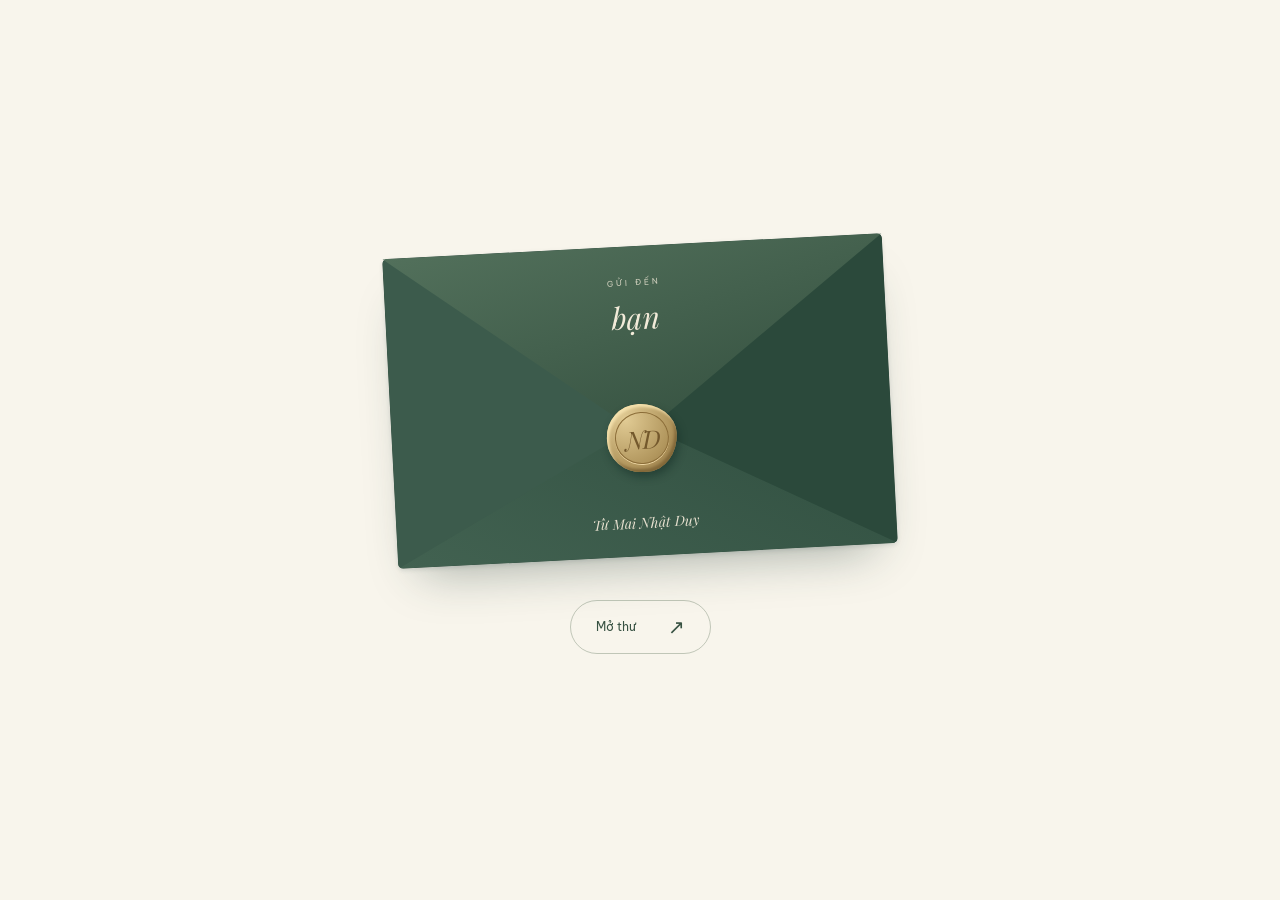
==== index.html @ f9bfc18a "Enhance invitation experience with new styles and browser tests - Refactored CSS for the invitation " ====
<!doctype html>
<html lang="vi">
<head>
  <meta charset="utf-8">
  <meta name="viewport" content="width=device-width, initial-scale=1">
  <meta name="theme-color" content="#f8f5ec">
  <script>document.documentElement.classList.add("invitation-js");</script>
  <link rel="preload" as="image" href="assets/os-x-mountain-lion-3840x2160-24072.jpg">
  <meta name="description" content="Một lời mời chân thành đến lễ tốt nghiệp của Mai Nhật Duy — Đại học Tôn Đức Thắng, 17.10.2026.">
  <title>Lời mời tốt nghiệp · Mai Nhật Duy</title>
  <link rel="icon" href="assets/favicon.svg" type="image/svg+xml">
  <link rel="stylesheet" href="styles.css?v=sky-letter-1">
  <script src="config.js" defer></script>
  <script src="guest-copy.js" defer></script>
  <script src="app.js?v=sky-letter-1" defer></script>
  <script src="photo-core.js" defer></script>
  <script src="photo-submit.js?v=20261010-private-guests" defer></script>
</head>
<body class="invitation-page" data-state="closed">
  <div class="sky-background" aria-hidden="true"></div>
  <section class="letter-gate" id="letter-gate" aria-label="Phong thư mời tốt nghiệp">
    <div class="envelope-stage">
      <div class="sealed-envelope">
        <div class="envelope-lining" aria-hidden="true"></div>
        <div class="envelope-pocket" aria-hidden="true"></div>
        <div class="envelope-flap" aria-hidden="true"></div>
        <div class="envelope-address"><span>GỬI ĐẾN</span><strong data-guest>bạn</strong></div>
        <div class="envelope-seal" aria-hidden="true"><span data-initials>ND</span></div>
        <div class="envelope-from">Từ <span data-graduate>Mai Nhật Duy</span></div>
      </div>
      <button class="open-letter-button" id="letter-open" type="button" aria-expanded="false" aria-controls="invitation-content">Mở thư <span aria-hidden="true">↗</span></button>
    </div>
  </section>
  <div id="invitation-content">
  <a class="skip-link" href="#invitation">Đến nội dung lời mời</a>
  <main>
    <section class="sky-hero" aria-labelledby="hero-title">
      <header class="sky-header">
        <a class="sky-brand" href="#invitation" aria-label="Đọc lời mời của Mai Nhật Duy">MAI NHẬT DUY</a>
        <nav class="sky-nav" aria-label="Các phần của thiệp">
          <a href="#invitation"><span>01</span> Lời mời</a>
          <a href="#details"><span>02</span> Cuộc hẹn</a>
          <a href="#arrival"><span>03</span> Đường đến</a>
          <a href="#photo-ideas"><span>04</span> Kiểu chụp</a>
        </nav>
        <span class="sky-edition">CLASS OF <span id="hero-year">2026</span></span>
      </header>
      <div class="sky-hero-copy">
        <p class="eyebrow">MỘT HÀNH TRÌNH · NGÀN KỶ NIỆM</p>
        <h1 id="hero-title" tabindex="-1"><em>Một ngày</em><br>đáng nhớ<span class="hero-period">.</span></h1>
        <p class="hero-dedication">Cùng <span data-graduate>Mai Nhật Duy</span><br>giữ lại một khoảnh khắc thanh xuân.</p>
      </div>
      <div class="sky-hero-bottom"><span id="hero-date">17.10.2026</span><a href="#invitation">MỘT LỜI MỜI DÀNH RIÊNG CHO BẠN <span aria-hidden="true">↓</span></a><span data-university>Đại học Tôn Đức Thắng</span></div>
    </section>
    <section class="personal-section" id="invitation" aria-labelledby="letter-title">
      <div class="section-label"><span>01 / LỜI MỜI</span><span aria-hidden="true">✳</span></div>
      <article class="glass-letter reveal">
        <div class="letter-overline"><span>THƯ MỜI TỐT NGHIỆP</span><span aria-hidden="true">♡</span></div>
        <div class="letter-heading"><h2 id="letter-title">Gửi <em data-guest>bạn</em>,</h2></div>
        <div class="letter-body"><p class="letter-lead">Mình sắp tốt nghiệp rồi!</p><p id="personal-message">Mình mời bạn đến chung vui và chụp vài tấm ảnh kỷ niệm trong ngày tốt nghiệp.</p><p id="letter-closing">Nếu đến được, bạn nhắn mình biết nhé!</p><div class="signature"><span>Thân mến,</span><strong data-graduate>Mai Nhật Duy</strong></div></div>
        <p class="letter-signoff" id="letter-signoff">Hẹn gặp bạn ở ngày vui ♡</p>
      </article>
      <a class="section-next" href="#details">CUỘC HẸN CỦA CHÚNG MÌNH <span aria-hidden="true">↓</span></a>
    </section>
    <section class="details-section" id="details" aria-labelledby="details-title">
      <div class="section-top reveal"><div><p class="eyebrow">02 / CUỘC HẸN</p><h2 id="details-title">Hẹn nhau ngày ấy.</h2></div></div>
      <div class="event-grid reveal">
        <div class="date-card"><span class="eyebrow" id="event-month">THÁNG 10 · 2026</span><span class="event-day" id="event-day">17</span><span id="event-weekday">Thứ Bảy</span><span class="date-card-rule"></span><span id="event-time">10:30 sáng</span><span class="timezone">Giờ Việt Nam (GMT+7)</span></div>
        <div class="venue-card"><span class="eyebrow">LỄ TỐT NGHIỆP</span><h3 data-university>Đại học Tôn Đức Thắng</h3><p id="event-venue"></p><p class="venue-address" id="event-address"></p><div class="event-actions"><a class="button primary" id="maps-link" target="_blank" rel="noopener noreferrer">Xem đường đi <span aria-hidden="true">↗</span></a></div></div>
      </div>
      <div class="venue-map reveal" id="venue-map" hidden>
        <iframe id="maps-frame" title="Google Maps — vị trí Đại học Tôn Đức Thắng" width="1060" height="340" loading="lazy" allowfullscreen referrerpolicy="no-referrer-when-downgrade"></iframe>
      </div>
      <div class="countdown-row reveal"><div class="countdown" aria-label="Thời gian còn lại đến lễ tốt nghiệp"><div><strong id="days">00</strong><span>NGÀY</span></div><b>:</b><div><strong id="hours">00</strong><span>GIỜ</span></div><b>:</b><div><strong id="minutes">00</strong><span>PHÚT</span></div><b>:</b><div><strong id="seconds">00</strong><span>GIÂY</span></div></div></div>
    </section>
    <section class="arrival-section" id="arrival" aria-labelledby="arrival-title">
      <div class="section-top reveal"><div><p class="eyebrow">03 / ĐƯỜNG ĐẾN</p><h2 id="arrival-title">Thông tin cần thiết</h2></div></div>
      <div class="arrival-grid reveal">
        <article class="arrival-card"><span class="arrival-number">01 / KHÁM PHÁ KHUÔN VIÊN</span><h3>Bản đồ trường</h3><p>Các khu vực đã được đánh dấu kèm tên trên bản đồ. Chạm vào ảnh để xem nét và dùng hai ngón tay phóng to trên điện thoại.</p>
          <a class="campus-image-link" id="campus-preview-link" href="assets/tdtu-campus-map.jpg" target="_blank" rel="noopener noreferrer" aria-label="Mở ảnh bản đồ TDTU độ phân giải cao"><img id="campus-preview" src="assets/tdtu-campus-map-preview.webp" alt="Sơ đồ toàn bộ khuôn viên Đại học Tôn Đức Thắng" width="1500" height="888" loading="lazy" decoding="async"><span class="campus-image-caption">Chạm để xem ảnh lớn ↗</span></a>
          <a class="arrival-source" id="campus-source" href="https://discovery.tdtu.edu.vn/" target="_blank" rel="noopener noreferrer">Nguồn: Trải nghiệm trực tuyến TDTU ↗</a>
        </article>
        <article class="arrival-card"><span class="arrival-number">02 / TRƯỚC KHI VÀO TRƯỜNG</span><h3>Gửi xe ở đâu?</h3><p>Xem video hướng dẫn chỗ gửi xe trước khi đến. Hẹn bạn ở trong khuôn viên trường!</p>
          <div class="parking-video" id="parking-video">
            <iframe id="parking-frame" src="https://www.facebook.com/plugins/video.php?href=https%3A%2F%2Fwww.facebook.com%2Fwatch%2F%3Fv%3D1314719846733240&amp;show_text=false&amp;width=420" title="Video Facebook hướng dẫn chỗ gửi xe" allow="autoplay; clipboard-write; encrypted-media; picture-in-picture; web-share; fullscreen" allowfullscreen loading="lazy" sandbox="allow-scripts allow-same-origin allow-popups allow-popups-to-escape-sandbox allow-presentation" referrerpolicy="strict-origin-when-cross-origin"></iframe>
          </div>
          <a class="arrival-source" id="parking-source" href="https://www.facebook.com/watch/?v=1314719846733240" target="_blank" rel="noopener noreferrer">Không xem được video? Mở trên Facebook ↗</a>
        </article>
      </div>
      <p class="arrival-intro reveal">Số điện thoại của Mai Duy: <a href="tel:0944043973"><strong>0944 043 973</strong></a></p>
    </section>
    <section class="memory-section reveal" id="memory" hidden><div class="portrait-frame"><img id="portrait" alt="Ảnh kỷ niệm của người tốt nghiệp" loading="lazy"></div><div><p class="eyebrow">MỘT THỜI ĐỂ NHỚ</p><h2>Những năm tháng<br><em>thật đẹp.</em></h2><p>Thanh xuân có những người bạn, những bài học, và cả những giấc mơ. Cảm ơn bạn đã cùng mình đi qua một phần hành trình này.</p></div></section>
    <section class="photo-section" id="photo-ideas" aria-labelledby="photo-title">
      <p class="eyebrow">04 / MỘT KIỂU CHỤP, MỘT KỶ NIỆM</p>
      <h2 id="photo-title">Bạn muốn chụp kiểu nào <em>cùng mình?</em></h2>
      <p id="photo-intro">Gửi một ảnh mẫu nhé. Đến buổi lễ, mình sẽ random từ ảnh mẫu và những ý tưởng các bạn gửi!</p>
      <form id="photo-form" class="photo-form">
        <label for="photo-file">Ảnh mẫu <span class="field-hint">JPEG, PNG hoặc WebP · tối đa 5 MB</span><input id="photo-file" name="file" type="file" accept="image/jpeg,image/png,image/webp" required></label>
        <div id="photo-preview-wrap" hidden><img id="photo-preview" class="photo-preview" alt="Ảnh mẫu bạn sắp gửi"><button id="photo-change" class="text-button" type="button">Đổi ảnh</button></div>
        <label for="photo-description">Mô tả kiểu chụp (tùy chọn)<textarea id="photo-description" name="description" maxlength="500" rows="3" placeholder="Ví dụ: Cùng tung mũ tốt nghiệp"></textarea></label>
        <p class="field-hint">Ảnh và lời nhắn được lưu riêng để Duy xem và random khi chụp cùng bạn.</p>
        <button id="photo-send" class="button primary" type="submit">Gửi kiểu chụp ↗</button>
        <p id="photo-status" role="status" aria-live="polite"></p>
      </form>
    </section>
    <section class="rsvp-section reveal" id="rsvp" aria-labelledby="rsvp-title"><span class="rsvp-star" aria-hidden="true">✦</span><h2 id="rsvp-title">Phải đến nhé</h2></section>
  </main>
  <footer><a class="brand" href="#"><span class="brand-mark" data-initials>ND</span><span data-graduate>Mai Nhật Duy</span></a><span>Khép lại một hành trình, giữ lại những yêu thương.</span><span>MADE WITH ♡ · 2026</span></footer>
  <button class="music-toggle" id="music-toggle" aria-label="Bật nhạc nền" aria-pressed="false" hidden>♫</button>
  </div>
  <div class="toast" id="toast" role="status"></div>
  <noscript><p class="noscript-note">Bật JavaScript để xem lời mời cá nhân hóa và đồng hồ đếm ngược. Buổi lễ: 10:30 ngày 17/10/2026, Đại học Tôn Đức Thắng.</p></noscript>
</body>
</html>
---- styles.css ----
@import url('https://fonts.googleapis.com/css2?family=Be+Vietnam+Pro:wght@400;500;600;700&family=DM+Sans:wght@400;500;600&family=Playfair+Display:ital,wght@0,400;0,500;0,600;1,400;1,500&display=swap');
:root{--cream:#f8f5ec;--paper:#fffdf7;--green:#263f35;--muted:#788075;--gold:#b89c62;--line:#deded1;--serif:'Playfair Display',Georgia,serif;--sans:'Be Vietnam Pro',Arial,sans-serif}*{box-sizing:border-box}html{scroll-behavior:smooth;scroll-padding-top:30px}body{margin:0;color:var(--green);background:var(--cream);font-family:var(--sans);font-size:14px;line-height:1.8}body::before{content:'';position:fixed;inset:0;pointer-events:none;opacity:.12;z-index:8;background-image:url("data:image/svg+xml,%3Csvg viewBox='0 0 180 180' xmlns='http://www.w3.org/2000/svg'%3E%3Cfilter id='n'%3E%3CfeTurbulence type='fractalNoise' baseFrequency='.85' numOctaves='3' stitchTiles='stitch'/%3E%3C/filter%3E%3Cpath fill='%23918c7c' opacity='.35' filter='url(%23n)' d='M0 0h180v180H0z'/%3E%3C/svg%3E")}a{color:inherit;text-decoration:none}button,input{font:inherit}button,a,input{-webkit-tap-highlight-color:transparent}button{cursor:pointer}button:focus-visible,a:focus-visible,input:focus-visible{outline:3px solid var(--gold);outline-offset:5px}[hidden]{display:none!important}.site-header,footer{max-width:1320px;margin:auto;padding:30px 64px;display:flex;align-items:center;justify-content:space-between}.site-header{border-bottom:1px solid var(--line)}.brand{display:flex;align-items:center;gap:14px;font-size:10px;letter-spacing:1.7px}.brand-mark{border:1px solid var(--green);width:39px;height:39px;border-radius:50%;display:grid;place-items:center;font-family:var(--serif);font-size:17px;letter-spacing:-1px}nav{display:flex;gap:35px;font-size:12px}nav a:last-child{border-bottom:1px solid var(--green)}nav span{margin-left:10px}.hero{position:relative;max-width:1320px;margin:auto;min-height:710px;padding:100px 64px 100px;display:grid;grid-template-columns:1.15fr 1fr;align-items:center;gap:20px}.eyebrow{font-size:10px;font-weight:500;letter-spacing:2.3px;margin:0 0 24px}.tiny-star{color:var(--gold);font-size:18px;vertical-align:middle;margin-right:8px}h1,h2,h3,p{margin-top:0}h1,h2,h3{font-family:var(--serif);font-weight:400}h1{font-size:clamp(42px,4.5vw,66px);line-height:1.2;letter-spacing:-2.5px;margin-bottom:25px}em{font-weight:400;color:var(--gold)}.hero-description{color:#72796e;font-size:12px;line-height:2.1;margin-bottom:24px}.guest-line{font-size:12px;margin-bottom:25px}.guest-line strong{font-weight:600;overflow-wrap:anywhere}.guest-line span{color:var(--gold);font-size:21px;margin-left:5px}.button{min-height:48px;display:inline-flex;align-items:center;justify-content:center;gap:28px;padding:13px 23px;border:1px solid transparent;font-size:11px;transition:transform .2s,background .2s,box-shadow .2s}.button:hover{transform:translateY(-3px);box-shadow:0 5px 15px #263f351a}.primary{background:var(--green);color:var(--cream)}.primary:hover{background:#375445}.button span{font-size:18px}.hero-date{display:flex;align-items:center;gap:13px;margin-top:41px;font-size:9px;letter-spacing:.7px;flex-wrap:wrap}.date-line{width:28px;height:1px;background:var(--gold)}.date-dot{color:var(--gold)}.hero-art{height:460px;position:relative;display:flex;justify-content:center;align-items:center;isolation:isolate}.orbit{position:absolute;width:390px;height:390px;border:1px solid #dedccc;border-radius:50%;z-index:-2}.orbit::after{content:'';position:absolute;inset:-20px;border:1px dashed #dedccc;border-radius:50%}.letter-paper{position:absolute;top:13px;width:280px;height:347px;padding:16px;background:var(--paper);transform:rotate(-8deg);box-shadow:0 8px 35px #263f3514;transition:transform .9s}.paper-border{height:100%;border:1px solid #d2c4a1;display:flex;flex-direction:column;align-items:center;padding:20px 8px}.paper-kicker{font-size:7px;letter-spacing:2px;color:var(--muted)}.cap{width:58px;margin-top:25px;color:var(--green)}.paper-title{font-family:var(--serif);font-size:34px;font-style:italic;margin-top:10px}.paper-name{font-family:var(--serif);font-size:19px;margin-top:8px}.paper-date{font-size:8px;letter-spacing:2px;margin-top:18px}.paper-flourish{font-size:23px;color:var(--gold)}.envelope{position:absolute;bottom:46px;background:#355144;width:348px;height:220px;border:0;border-radius:2px;box-shadow:4px 20px 36px #263f3526;transform:rotate(5deg);overflow:hidden;transition:transform .5s}.envelope::before,.envelope::after{content:'';position:absolute;inset:0;clip-path:polygon(0 0,50% 57%,0 100%);background:#3f5c4e}.envelope::after{clip-path:polygon(100% 0,50% 57%,100% 100%);background:#2c483c}.envelope-fold{position:absolute;inset:0;clip-path:polygon(0 100%,50% 40%,100% 100%);background:#385648;z-index:1}.seal{position:absolute;z-index:2;width:63px;height:63px;left:calc(50% - 31px);top:68px;border-radius:50%;display:grid;place-items:center;background:radial-gradient(ellipse at 30% 20%,#e0c994,#b69b63);border:5px double #bda16e;box-shadow:0 3px 7px #15281f66;font-family:var(--serif);font-size:23px;color:#6f5732;letter-spacing:-1px}.envelope-caption{position:absolute;z-index:3;bottom:25px;left:0;right:0;font-family:var(--serif);font-style:italic;font-size:14px;color:#dce3d8}.envelope:hover{transform:rotate(2deg) translateY(-6px)}.hero-art.opened .letter-paper{transform:rotate(-5deg) translateY(-23px)}.hero-art.opened .envelope{transform:rotate(3deg) translateY(12px)}.art-star{position:absolute;color:var(--gold);font-family:Georgia,serif}.star-one{left:0;top:80px;font-size:55px}.star-two{right:5px;bottom:70px;font-size:34px}.art-caption{position:absolute;bottom:0;font-family:var(--serif);font-style:italic;color:#90927d;font-size:15px;transform:rotate(-4deg)}.scroll-note{position:absolute;bottom:28px;left:64px;font-size:8px;letter-spacing:1.7px;display:flex;align-items:center;gap:20px;color:var(--muted)}.scroll-note span{font-size:21px}.invitation-section{max-width:1192px;margin:0 auto;padding:87px 65px 95px;border-top:1px solid var(--line);display:grid;grid-template-columns:1fr 1.3fr;gap:90px}.large-star{font-size:58px;color:var(--gold);display:block;line-height:1;margin:42px 0 24px}h2{font-size:43px;line-height:1.3;letter-spacing:-1.2px;margin-bottom:20px}.letter-heading h2{overflow-wrap:anywhere}.letter-body{padding-top:46px;max-width:500px;color:#697267;font-size:13px;line-height:2.2}.letter-lead{font-family:var(--serif);font-size:26px;color:var(--green);margin-bottom:19px}.signature{display:flex;flex-direction:column;margin-top:28px;gap:5px}.signature span:first-child{font-size:10px}.signature strong{font-family:var(--serif);font-style:italic;font-size:29px;font-weight:400;color:var(--green)}.signature-line{width:50px;height:1px;background:var(--gold);margin-top:4px}.details-section{background:#efeee3;padding:76px max(64px,calc((100vw - 1060px)/2)) 62px}.section-top{display:flex;align-items:flex-end;justify-content:space-between;margin-bottom:38px;gap:30px}.section-top h2{margin-bottom:0}.section-note{font-family:var(--serif);font-style:italic;font-size:15px;color:var(--muted);text-align:right}.event-grid{display:grid;grid-template-columns:260px 1fr;background:var(--cream);border:1px solid #d5d9cc}.date-card{padding:35px;text-align:center;display:flex;flex-direction:column;align-items:center;border-right:1px solid var(--line)}.date-card .eyebrow{margin:0;font-size:9px;letter-spacing:1.5px}.event-day{font-family:var(--serif);font-size:95px;line-height:1.3;letter-spacing:-6px}.date-card>span:not(.eyebrow):not(.event-day){font-size:12px}.date-card-rule{width:40px;height:1px;background:var(--gold);margin:18px}.date-card .timezone{font-size:9px!important;color:var(--muted);margin-top:8px}.venue-card{padding:38px 46px}.venue-card .eyebrow{margin-bottom:15px;color:var(--muted)}h3{font-size:31px;line-height:1.4;margin-bottom:12px}.venue-card>p{font-size:12px;margin-bottom:5px;color:#6a7367}.venue-address{font-size:11px!important}.event-actions{display:flex;align-items:center;gap:25px;margin-top:27px;flex-wrap:wrap}.text-button{background:transparent;border:0;border-bottom:1px solid #b9bcac;color:var(--green);font-size:11px;padding:8px 0}.text-button span{margin-left:14px}.venue-card .event-footnote{font-family:var(--serif);font-style:italic;font-size:12px;margin-top:22px;margin-bottom:0}.countdown-row{display:grid;place-items:center;width:100%;margin:38px auto 0}.countdown-row>p{font-family:var(--serif);font-style:italic;font-size:18px;line-height:1.6;margin:0;color:#78806f}.countdown{display:flex;justify-content:center;align-items:center;width:100%;margin-inline:auto;gap:27px}.countdown>div{text-align:center;min-width:55px}.countdown strong{display:block;font-family:var(--serif);font-size:41px;line-height:1.4;font-weight:400;font-variant-numeric:tabular-nums}.countdown span{font-size:8px;letter-spacing:1.5px;color:var(--muted)}.countdown b{font-family:var(--serif);font-size:24px;color:var(--gold);font-weight:400;margin-top:-16px}.memory-section{max-width:1060px;display:grid;grid-template-columns:1fr 1fr;align-items:center;gap:70px;padding:70px 0;margin:auto}.portrait-frame{padding:14px;background:var(--paper);border:1px solid var(--line);transform:rotate(-3deg)}.portrait-frame img{width:100%;max-height:450px;object-fit:cover;display:block}.memory-section p{color:var(--muted)}.rsvp-section{background:var(--green);color:var(--cream);text-align:center;padding:72px 24px 76px;position:relative;overflow:hidden}.rsvp-section::before,.rsvp-section::after{content:'';width:370px;height:370px;border:1px solid #f8f5ec13;border-radius:50%;position:absolute;left:-190px;top:40px;pointer-events:none}.rsvp-section::after{left:auto;right:-180px;top:-170px;width:450px;height:450px}.rsvp-star{font-size:29px;color:#d2b87c;display:block;margin-bottom:22px}.rsvp-section .eyebrow{color:#c3cbbd;font-size:9px}.rsvp-section h2{font-size:49px;margin-bottom:22px}.rsvp-section em{color:#d6bd88}.rsvp-section>p:not(.eyebrow){font-size:12px;color:#c0cabe;line-height:2}.cream{background:var(--cream);color:var(--green);margin:16px 0}.rsvp-section .rsvp-signoff{font-family:var(--serif);font-style:italic;font-size:20px!important;margin:27px 0 0;color:#d6bd88!important;overflow-wrap:anywhere}.share-section{max-width:1192px;margin:auto;display:grid;grid-template-columns:1fr 1fr;gap:30px;padding:55px 0;align-items:center}.share-section .eyebrow{font-size:8px;margin-bottom:10px}.share-section h3{font-size:23px;margin:0}.share-section form{display:flex;gap:10px}.share-section input{min-width:0;width:100%;border:1px solid var(--line);background:transparent;padding:12px 15px;font-size:11px;color:var(--green);border-radius:0}.share-section form .button{white-space:nowrap}.share-result{grid-column:1/-1}.share-result label{font-size:11px}.share-result>div{display:flex;gap:20px;margin-top:8px}.share-result button{white-space:nowrap}.share-result>span{font-size:11px;color:var(--muted)}footer{border-top:1px solid var(--line);padding-top:25px;padding-bottom:25px;gap:20px}footer>.brand{letter-spacing:0}footer>span{font-size:9px;color:var(--muted)}footer>span:last-child{letter-spacing:1px;font-size:8px}.music-toggle{position:fixed;right:22px;bottom:22px;z-index:10;width:45px;height:45px;border:1px solid var(--gold);border-radius:50%;background:var(--green);color:var(--cream);font-size:22px}.confetti-layer{position:fixed;inset:0;pointer-events:none;z-index:20;overflow:hidden}.confetti{position:absolute;top:-20px;width:7px;height:12px;animation:confetti-fall 3.5s ease-in forwards}@keyframes confetti-fall{to{transform:translate3d(var(--drift),110vh,0) rotate(650deg)}}.toast{position:fixed;bottom:25px;left:50%;transform:translate(-50%,20px);opacity:0;background:var(--green);color:var(--cream);padding:13px 22px;font-size:12px;z-index:30;transition:.3s;pointer-events:none}.toast.visible{opacity:1;transform:translate(-50%,0)}.js .reveal{opacity:0;transform:translateY(20px);transition:opacity .7s,transform .7s}.js .reveal.visible{opacity:1;transform:none}.sr-only{position:absolute;width:1px;height:1px;padding:0;margin:-1px;overflow:hidden;clip:rect(0,0,0,0);white-space:nowrap;border:0}.skip-link{position:fixed;top:-100px;left:15px;background:var(--green);color:white;padding:10px;z-index:50}.skip-link:focus{top:15px}.noscript-note{text-align:center;padding:16px}
@media(min-width:1440px){.hero{min-height:740px}.hero-art{transform:scale(1.06)}}
@media(max-width:1100px){.site-header,footer{padding-left:35px;padding-right:35px}.hero{padding:80px 35px 100px;min-height:670px}h1{font-size:48px}.hero-art{transform:scale(.88)}.invitation-section{margin:0 35px;padding:70px 25px;gap:50px}.details-section{padding:65px 60px}.share-section{margin:0 60px}.memory-section{padding:60px}.hero-date{font-size:8px;gap:8px}.scroll-note{left:35px}}
@media(max-width:760px){.site-header{padding:18px 22px}.brand{font-size:8px;gap:10px}.brand-mark{width:34px;height:34px;font-size:16px}nav{gap:18px;font-size:10px}nav a:first-child{display:none}.hero{padding:50px 24px 65px;display:flex;flex-direction:column;gap:25px;min-height:auto;align-items:stretch}.hero-copy{text-align:center}.hero .eyebrow{font-size:8px;letter-spacing:1.7px;margin-bottom:21px}h1{font-size:clamp(36px,7.3vw,52px);letter-spacing:-1.7px}.hero-description{font-size:11px}.guest-line{font-size:11px}.hero-date{justify-content:center;margin-top:26px;gap:10px;font-size:8px}.hero-art{transform:none;width:100%;max-width:390px;align-self:center;height:410px;margin-top:5px}.orbit{width:300px;height:300px}.letter-paper{width:245px;height:310px;top:5px}.paper-border{padding-top:15px}.paper-title{font-size:31px}.cap{margin-top:20px}.envelope{width:300px;height:190px;bottom:40px}.seal{top:54px;width:57px;height:57px;left:calc(50% - 28px)}.envelope-caption{bottom:20px;font-size:13px}.star-one{left:4px;top:75px;font-size:38px}.star-two{right:4px;bottom:75px;font-size:27px}.scroll-note{left:0;right:0;bottom:18px;justify-content:center;font-size:7px}.invitation-section{margin:0 24px;padding:50px 0 57px;display:block}.letter-heading .eyebrow{font-size:8px}.large-star{display:none}.letter-heading h2{font-size:35px;margin-bottom:20px}.letter-body{padding:0;font-size:12px}.letter-lead{font-size:24px}.signature strong{font-size:26px}.details-section{padding:48px 24px}.section-top{margin-bottom:25px}.section-top .eyebrow{font-size:8px;letter-spacing:1.3px;margin-bottom:17px}.section-top h2{font-size:32px}.section-note{display:none}.event-grid{grid-template-columns:1fr}.date-card{padding:24px;border-right:0;border-bottom:1px solid var(--line)}.event-day{font-size:75px;line-height:1.2}.date-card-rule{margin:12px}.venue-card{padding:28px 23px}.venue-card h3{font-size:27px}.event-actions{gap:20px}.event-actions .button{font-size:10px;padding:11px 18px;gap:18px}.event-actions .text-button{font-size:10px}.countdown-row{flex-direction:column;text-align:center;gap:20px;margin-top:30px}.countdown-row>p{font-size:16px}.countdown-row>p br{display:none}.countdown{gap:14px;width:100%;justify-content:center}.countdown>div{min-width:45px}.countdown strong{font-size:35px}.countdown span{font-size:7px}.countdown b{font-size:19px}.rsvp-section{padding:48px 24px 55px}.rsvp-section h2{font-size:38px}.share-section{margin:0;padding:35px 24px;grid-template-columns:1fr;gap:22px}.share-section h3{font-size:22px}.share-section input{font-size:10px}.share-section .button{padding:12px 15px;gap:15px}.memory-section{grid-template-columns:1fr;padding:45px 35px;gap:35px}footer{padding:25px 24px;flex-wrap:wrap}footer>.brand{width:100%}footer>span{font-size:8px}footer>span:last-child{font-size:7px}.toast{width:max-content;max-width:90vw;text-align:center}.desktop-break{display:none}}
@media(prefers-reduced-motion:reduce){html{scroll-behavior:auto}*,*::before,*::after{animation:none!important;transition:none!important}.js .reveal{opacity:1;transform:none}}
@media(max-width:360px){.hero-art{height:370px}.orbit{width:255px;height:255px}.orbit::after{inset:-8px}.envelope{width:260px;height:175px}.letter-paper{width:220px;height:290px}.paper-title{font-size:28px}.paper-name{font-size:17px}.art-caption{font-size:12px}.seal{top:47px}.star-one{font-size:27px}.star-two{font-size:22px}.hero-date{font-size:7px;gap:7px}.site-header .brand{font-size:7px;letter-spacing:1px}.countdown{gap:9px}.countdown>div{min-width:42px}}
.arrival-section{max-width:1060px;margin:auto;padding:72px 0}.arrival-intro{font-size:12px;color:var(--muted);margin:18px 0 0;max-width:470px}.arrival-grid{display:grid;grid-template-columns:1fr 1fr;gap:24px}.arrival-card{border:1px solid var(--line);padding:30px;background:var(--paper)}.arrival-number{font-size:9px;letter-spacing:1.7px;color:var(--muted)}.arrival-card h3{font-size:29px;margin:20px 0 12px}.arrival-card>p{font-size:12px;color:var(--muted);min-height:44px;margin-bottom:24px}.arrival-card .button{gap:22px}.arrival-source{display:block;font-size:9px;color:var(--muted);margin-top:17px;text-decoration:underline;text-underline-offset:3px}.parking-video{width:100%;max-width:420px;margin:24px auto 0;background:#efeee3}.parking-video iframe{display:block;width:100%;aspect-ratio:9/16;border:0}
@media(max-width:1100px){.arrival-section{padding:60px}}
@media(max-width:760px){.arrival-section{padding:45px 24px}.arrival-grid{grid-template-columns:1fr;gap:20px}.arrival-card{padding:24px}.arrival-card>p{min-height:0}.arrival-intro{font-size:11px}.arrival-source{font-size:9px}}

.campus-image-link{display:block;position:relative;margin-top:24px;background:#676b6d;overflow:hidden}.campus-image-link img{display:block;width:100%;height:auto;aspect-ratio:1500/888;object-fit:contain}.campus-image-caption{position:absolute;right:10px;bottom:10px;background:var(--paper);padding:5px 10px;color:var(--green);font-size:9px}.campus-image-link:hover .campus-image-caption{background:var(--green);color:var(--paper)}

.photo-section{max-width:1108px;margin:0 auto;padding:72px 24px;text-align:center}.photo-section>p:not(.eyebrow){max-width:620px;margin-right:auto;margin-left:auto;color:var(--muted);font-size:13px}.photo-form{max-width:620px;margin:28px auto 0;display:grid;gap:20px;text-align:left}.photo-form label{display:grid;gap:8px;font-size:13px}.photo-form input,.photo-form textarea{width:100%;min-width:0;padding:12px;border:1px solid var(--line);background:var(--paper);color:var(--green);font:inherit;border-radius:0}.photo-form textarea{resize:vertical}.field-hint{font-size:11px;color:var(--muted)}.photo-preview{display:block;width:100%;max-height:360px;object-fit:contain;background:var(--paper)}.photo-form .button{justify-self:start}.photo-form [role=status]{font-size:13px;overflow-wrap:anywhere}button:disabled{opacity:.55;cursor:wait}textarea:focus-visible{outline:3px solid var(--gold);outline-offset:5px}.random-main{max-width:1060px;margin:auto;padding:50px 24px}.random-actions{display:flex;gap:18px;align-items:center;flex-wrap:wrap;margin:25px 0}.random-result{border:1px solid var(--line);padding:24px;background:var(--paper)}.random-result img{display:block;width:100%;max-height:65vh;object-fit:contain;background:var(--cream)}.random-result h3{margin-top:20px;overflow-wrap:anywhere}.random-result p{white-space:pre-wrap;overflow-wrap:anywhere}.random-status{font-size:13px;white-space:pre-wrap}.random-result[aria-busy=true]{opacity:.6}@media(max-width:760px){.photo-section{padding:45px 24px}.photo-section h2{font-size:32px}.random-main h1{font-size:36px}.random-result{padding:14px}.photo-form input[type=file]{font-size:12px}}

.venue-map{margin-top:24px;border:1px solid var(--line);background:var(--paper)}.venue-map iframe{display:block;width:100%;height:340px;border:0}@media(max-width:760px){.venue-map iframe{height:300px}}

/* Invitation experience. Keep this theme scoped away from the admin page. */
.invitation-page {
  --sky-white: #f5f7fa;
  --sky-muted: #d5e0ec;
  --glass-line: #ffffff40;
  --glass-fill: #16334f9c;
  color: var(--sky-white);
  background: #183d60;
  font-size: 14px;
}
.invitation-page::before { display: none; }
.invitation-page em { color: inherit; }
.invitation-page :is(button, a, input, textarea):focus-visible { outline: 2px solid #fff; outline-offset: 5px; }
.invitation-js:not(.invitation-open), .invitation-js:not(.invitation-open) body { overflow: hidden; }
.sky-background {
  position: fixed; inset: 0; z-index: -1; pointer-events: none;
  background: linear-gradient(180deg, #0b29442e, #0b263c35 55%, #0b243c80), url('assets/os-x-mountain-lion-3840x2160-24072.jpg') center center / cover no-repeat, #183d60;
}
.invitation-js .sky-background { opacity: 0; transition: opacity 1.15s ease .45s; }
.invitation-js .invitation-page:not([data-state="closed"]) .sky-background { opacity: 1; }
.invitation-js .invitation-page[data-state="closed"] #invitation-content { display: none; }
.letter-gate { display: none; }
.invitation-js .letter-gate {
  position: fixed; inset: 0; z-index: 20; display: grid; place-items: center;
  padding: 24px; color: #263f35; isolation: isolate;
}
.letter-gate::before { content: ''; position: absolute; inset: 0; background: #f8f5ec; z-index: -1; transition: opacity 1.05s ease .5s; }
.envelope-stage { width: min(100%, 500px); text-align: center; perspective: 1400px; transition: opacity .7s ease .65s, transform 1s cubic-bezier(.22, 1, .36, 1) .45s; }
.sealed-envelope {
  position: relative; width: 100%; height: 310px; border-radius: 5px;
  background: #274537; box-shadow: 0 28px 50px -24px #233b3466, 0 2px 4px #233b3420;
  transform: rotate(-3deg); transition: transform .65s ease;
}
.envelope-lining { position: absolute; inset: 6px; background: #1e392d; border: 1px solid #bfa67940; }
.envelope-pocket { position: absolute; inset: 0; border-radius: inherit; overflow: hidden; background: linear-gradient(30deg, #426251, #294739); clip-path: polygon(0 0, 50% 54%, 100% 0, 100% 100%, 0 100%); z-index: 2; }
.envelope-pocket::before, .envelope-pocket::after { content: ''; position: absolute; inset: 0; background: #3c5b4c; clip-path: polygon(0 0, 53% 55%, 0 100%); }
.envelope-pocket::after { background: #2b493b; clip-path: polygon(100% 0, 47% 55%, 100% 100%); }
.envelope-flap {
  position: absolute; inset: 0 0 auto; height: 61%; z-index: 3;
  background: linear-gradient(165deg, #52705b, #355140 90%);
  clip-path: polygon(0 0, 100% 0, 50% 100%); transform-origin: center top;
  transition: transform .75s cubic-bezier(.4, 0, .2, 1) .18s;
}
.envelope-address { position: absolute; z-index: 4; top: 29px; left: 8%; width: 84%; color: #f2ebd9; transition: opacity .25s; }
.envelope-address > span { display: block; font-size: 8px; letter-spacing: 3px; opacity: .8; }
.envelope-address strong { display: block; font: italic 30px/1.3 var(--serif); margin-top: 9px; overflow-wrap: anywhere; }
.envelope-seal { position: absolute; top: 51%; left: calc(50% - 35px); z-index: 5; width: 70px; height: 68px; display: grid; place-items: center; border-radius: 46% 53% 44% 49% / 48% 45% 55% 48%; background: radial-gradient(ellipse at 28% 22%, #e1cb94, #b2975e 62%, #8d7040); box-shadow: inset 2px 3px 3px #f4e1ad, inset -2px -3px 3px #826839, 2px 5px 9px #0b211b66; color: #73582c; transition: transform .35s ease, opacity .25s ease; }
.envelope-seal::before { content: ''; position: absolute; inset: 8px; border: 1px solid #8b6d38; border-radius: 50%; box-shadow: 0 1px 0 #ecd5a2; }
.envelope-seal span { font: italic 25px var(--serif); letter-spacing: -2px; }
.envelope-from { position: absolute; z-index: 4; bottom: 24px; width: 100%; color: #e5dfce; font: italic 14px var(--serif); }
.open-letter-button { display: inline-flex; align-items: center; justify-content: center; gap: 32px; margin-top: 44px; min-height: 48px; padding: 8px 25px; color: #385243; background: transparent; border: 1px solid #89978480; border-radius: 100px; font-size: 12px; transition: background .2s, opacity .3s; }
.open-letter-button span { font-size: 20px; }
.invitation-page .open-letter-button:focus-visible { outline-color: #385243; }
.open-letter-button:hover { background: #e8ebdf; }
.invitation-page[data-state="opening"] .letter-gate::before { opacity: 0; }
.invitation-page[data-state="opening"] .envelope-stage { opacity: 0; transform: translateY(-22px) scale(1.05); }
.invitation-page[data-state="opening"] .sealed-envelope { transform: rotate(0); }
.invitation-page[data-state="opening"] .envelope-flap { transform: rotateX(180deg); }
.invitation-page[data-state="opening"] .envelope-seal { opacity: 0; transform: translateY(20px) rotate(15deg) scale(.7); }
.invitation-page[data-state="opening"] :is(.envelope-address, .open-letter-button) { opacity: 0; }
.sky-hero { min-height: 100svh; display: flex; flex-direction: column; padding: 34px clamp(24px, 5vw, 80px) 32px; }
.sky-header { display: flex; align-items: center; justify-content: space-between; gap: 24px; }
.sky-brand, .sky-edition { border: 1px solid #ffffff70; border-radius: 100px; padding: 4px 13px; font-size: 9px; letter-spacing: 1px; white-space: nowrap; }
.sky-nav { display: flex; align-items: center; gap: clamp(20px, 3vw, 48px); }
.sky-nav a { display: inline-flex; align-items: center; gap: 7px; min-height: 44px; font-size: 10px; color: #fff; border: 0; }
.sky-nav a:last-child { border: 0; }
.sky-nav a span { font-size: 8px; opacity: .65; margin: 0; }
.sky-nav a:hover { text-decoration: underline; text-underline-offset: 6px; }
.sky-hero-copy { flex: 1; display: flex; flex-direction: column; align-items: center; justify-content: center; text-align: center; padding: 100px 0 90px; }
.sky-hero-copy .eyebrow { font-size: 9px; letter-spacing: 2.2px; margin-bottom: 26px; }
.sky-hero-copy h1 { font: 400 clamp(68px, 8.4vw, 128px)/.98 'DM Sans', var(--sans); letter-spacing: -.065em; margin: 0; text-shadow: 0 3px 40px #12375415; }
.sky-hero-copy h1 em { display: inline-block; font: italic .96em/1.14 var(--serif); letter-spacing: -.075em; }
.sky-hero-copy h1:focus { outline: none; }
.hero-period { color: #d1e0ed; }
.hero-dedication { font-size: 12px; line-height: 1.9; margin: 34px 0 0; color: #f1f5fa; }
.sky-hero-bottom { display: grid; grid-template-columns: 1fr auto 1fr; align-items: end; gap: 24px; font-size: 9px; letter-spacing: 1.2px; }
.sky-hero-bottom > :last-child { text-align: right; letter-spacing: 0; }
.sky-hero-bottom a { display: flex; flex-direction: column; align-items: center; gap: 10px; font-size: 8px; }
.sky-hero-bottom a span { font-size: 24px; line-height: 1; }
.invitation-js .invitation-page[data-state="opening"] :is(.sky-hero-copy, .sky-header, .sky-hero-bottom) { animation: sky-arrive .9s ease .85s both; }
@keyframes sky-arrive { from { opacity: 0; transform: translateY(15px); } to { opacity: 1; transform: translateY(0); } }
.invitation-page :is(.personal-section, .details-section, .arrival-section, .photo-section, .memory-section) { max-width: 1100px; margin: 0 auto; padding: 84px 40px; background: transparent; }
.invitation-page .eyebrow { color: var(--sky-muted); font-size: 9px; letter-spacing: 2px; }
.invitation-page h2 { font-size: clamp(32px, 4vw, 48px); }
.invitation-page h3 { font-size: clamp(25px, 3vw, 33px); }
.section-label { display: flex; justify-content: space-between; align-items: center; font-size: 9px; letter-spacing: 2px; margin-bottom: 30px; }
.section-label > :last-child { font-size: 24px; }
.invitation-page :is(.glass-letter, .event-grid, .arrival-card, .photo-form, .venue-map, .portrait-frame) {
  background: var(--glass-fill); border: 1px solid var(--glass-line); border-radius: 24px;
  box-shadow: inset 0 1px 0 #ffffff12, 0 18px 45px #071b301a;
  -webkit-backdrop-filter: blur(18px); backdrop-filter: blur(18px);
}
.glass-letter { max-width: 720px; margin: auto; padding: 42px 52px; }
.letter-overline { display: flex; align-items: center; justify-content: space-between; color: var(--sky-muted); font-size: 8px; letter-spacing: 2px; margin-bottom: 35px; }
.letter-overline > :last-child { font-size: 24px; }
.invitation-page .letter-body { max-width: none; padding: 0; font-size: 14px; line-height: 2.1; color: #e0e8f0; }
.invitation-page .letter-lead { color: #fff; font-size: 25px; }
.invitation-page .signature { margin-top: 34px; }
.invitation-page .signature strong { color: #fff; font-size: 31px; }
.letter-signoff { border-top: 1px solid var(--glass-line); padding-top: 20px; margin: 28px 0 0; color: var(--sky-muted); font: italic 14px var(--serif); }
.section-next { display: flex; justify-content: center; align-items: center; gap: 18px; font-size: 8px; letter-spacing: 1.6px; margin-top: 30px; min-height: 44px; }
.section-next span { font-size: 20px; }
.invitation-page .section-top { margin-bottom: 30px; }
.invitation-page .section-top .eyebrow { margin-bottom: 16px; }
.invitation-page .event-grid { overflow: hidden; grid-template-columns: 260px 1fr; }
.invitation-page .date-card { border-color: var(--glass-line); padding: 34px 24px; }
.invitation-page .date-card-rule { background: #d2deec80; }
.invitation-page .date-card .timezone { color: var(--sky-muted); }
.invitation-page .venue-card { padding: 40px; }
.invitation-page .venue-card > p { color: var(--sky-muted); }
.invitation-page .button { border-radius: 100px; font-size: 11px; gap: 20px; }
.invitation-page .primary { background: #edf3f8; color: #1a3952; border-color: #ffffff90; }
.invitation-page .primary:hover { background: #fff; }
.invitation-page .venue-map { overflow: hidden; margin-top: 24px; }
.invitation-page .countdown-row { margin-top: 40px; }
.invitation-page .countdown { gap: 32px; }
.invitation-page .countdown strong { font: 400 46px/1.4 'DM Sans', var(--sans); letter-spacing: -2px; font-variant-numeric: tabular-nums; }
.invitation-page .countdown :is(span, b) { color: var(--sky-muted); }
.invitation-page .arrival-card { padding: 28px; min-width: 0; }
.invitation-page :is(.arrival-number, .arrival-card > p, .arrival-intro, .arrival-source) { color: var(--sky-muted); }
.invitation-page .arrival-card > p { font-size: 12px; }
.invitation-page .arrival-source { font-size: 10px; }
.invitation-page .campus-image-link { border-radius: 12px; }
.invitation-page .campus-image-caption { background: #16334fe6; color: white; border: 1px solid #ffffff40; border-radius: 100px; }
.invitation-page .parking-video { border-radius: 12px; overflow: hidden; background: #132f46; }
.invitation-page .arrival-intro { margin: 24px 0 0; max-width: none; text-align: center; }
.invitation-page .portrait-frame { transform: none; }
.invitation-page .portrait-frame img { border-radius: 14px; }
.invitation-page .memory-section p { color: var(--sky-muted); }
.invitation-page .photo-section > p:not(.eyebrow) { color: var(--sky-muted); }
.invitation-page .photo-form { padding: 32px; gap: 22px; }
.invitation-page .photo-form :is(input, textarea) { color: #fff; background: #0b233d75; border: 1px solid #ffffff50; border-radius: 12px; }
.invitation-page .photo-form textarea::placeholder { color: #c1cfdf; }
.invitation-page .photo-form input::file-selector-button { border: 0; border-radius: 6px; padding: 8px 12px; background: #e3ebf3; color: #193850; margin-right: 12px; cursor: pointer; }
.invitation-page :is(.field-hint, .text-button) { color: var(--sky-muted); }
.invitation-page .photo-preview { border-radius: 12px; background: #0b233d75; }
.invitation-page .rsvp-section { background: transparent; padding: 90px 24px 110px; }
.invitation-page .rsvp-section::before, .invitation-page .rsvp-section::after { display: none; }
.invitation-page .rsvp-star { color: #d9e7f1; }
.invitation-page .rsvp-section h2 { font-style: italic; font-size: clamp(48px, 6vw, 76px); }
.invitation-page footer { max-width: 1180px; padding: 24px 40px; border-color: var(--glass-line); }
.invitation-page footer > span { color: var(--sky-muted); }
.invitation-page footer .brand-mark { border-color: #ffffff70; }
.invitation-page .music-toggle { background: #16334fd9; border-color: #ffffff70; color: white; }
.invitation-js .invitation-page:not([data-state="open"]) .music-toggle { display: none; }
.invitation-page .toast { border-radius: 12px; background: #102b44; color: #fff; }
.invitation-page .skip-link { background: #102b44; }
.invitation-page .noscript-note { background: #183d60; margin: 0; }
@supports not ((backdrop-filter: blur(1px)) or (-webkit-backdrop-filter: blur(1px))) {
  .invitation-page { --glass-fill: #1b3b57ed; }
}
@media (max-width: 760px) {
  .sky-hero { padding: 22px 24px 28px; }
  .sky-header { flex-wrap: wrap; gap: 16px; }
  .sky-brand, .sky-edition { font-size: 8px; padding: 4px 10px; }
  .sky-edition { margin-left: auto; }
  .sky-nav { order: 3; width: 100%; justify-content: space-between; gap: 6px; }
  .sky-nav a, .sky-nav a:first-child { display: inline-flex; font-size: 9px; gap: 5px; }
  .sky-nav a span { font-size: 7px; }
  .sky-hero-copy { padding: 80px 0 90px; }
  .sky-hero-copy .eyebrow { font-size: 7px; letter-spacing: 1.3px; margin-bottom: 25px; }
  .sky-hero-copy h1 { font-size: clamp(58px, 13vw, 92px); }
  .hero-dedication { font-size: 11px; margin-top: 28px; }
  .sky-hero-bottom { grid-template-columns: 1fr 1fr; gap: 24px 12px; font-size: 8px; }
  .sky-hero-bottom a { grid-column: 1 / -1; grid-row: 1; font-size: 7px; gap: 14px; }
  .sky-hero-bottom > :last-child { font-size: 8px; }
  .invitation-page :is(.personal-section, .details-section, .arrival-section, .photo-section, .memory-section) { padding: 50px 20px; }
  .invitation-page .eyebrow { font-size: 8px; letter-spacing: 1.3px; }
  .invitation-page .event-grid { grid-template-columns: 1fr; }
  .invitation-page .date-card { border-right: 0; border-bottom: 1px solid var(--glass-line); padding: 28px 20px; }
  .invitation-page .venue-card { padding: 28px 24px; }
  .invitation-page .countdown { gap: 14px; }
  .invitation-page .countdown strong { font-size: 35px; }
  .glass-letter { padding: 28px 25px; }
  .invitation-page .letter-body { font-size: 13px; }
  .letter-overline { margin-bottom: 25px; font-size: 7px; letter-spacing: 1.5px; }
  .invitation-page .arrival-card { padding: 24px; }
  .invitation-page .photo-form { padding: 24px 20px; }
  .invitation-page .rsvp-section { padding: 65px 24px; }
  .invitation-page footer { padding: 24px; }
  .invitation-page .music-toggle { right: 16px; bottom: 16px; }
  .envelope-stage { max-width: 420px; }
  .sealed-envelope { height: clamp(230px, 62vw, 280px); }
  .envelope-address { top: 20px; }
  .envelope-address strong { font-size: clamp(20px, 6vw, 27px); }
  .envelope-address > span { font-size: 7px; }
  .envelope-seal { width: 60px; height: 58px; left: calc(50% - 30px); top: 53%; }
  .envelope-seal span { font-size: 22px; }
  .envelope-from { font-size: 12px; bottom: 20px; }
  .open-letter-button { margin-top: 36px; }
}
@media (max-height: 520px) and (min-width: 600px) {
  .envelope-stage { width: 340px; }
  .sealed-envelope { height: 210px; }
  .envelope-address { top: 16px; }
  .envelope-address strong { font-size: 22px; }
  .envelope-seal { width: 50px; height: 48px; left: calc(50% - 25px); }
  .envelope-seal span { font-size: 18px; }
  .envelope-from { bottom: 16px; font-size: 12px; }
  .open-letter-button { margin-top: 25px; }
}
@media (prefers-reduced-motion: reduce) {
  .invitation-page *, .invitation-page *::before, .invitation-page *::after { animation: none !important; transition: none !important; }
}

.envelope-address.long-name strong { font-size: 22px; }
.envelope-address.very-long-name strong { font-size: 17px; }
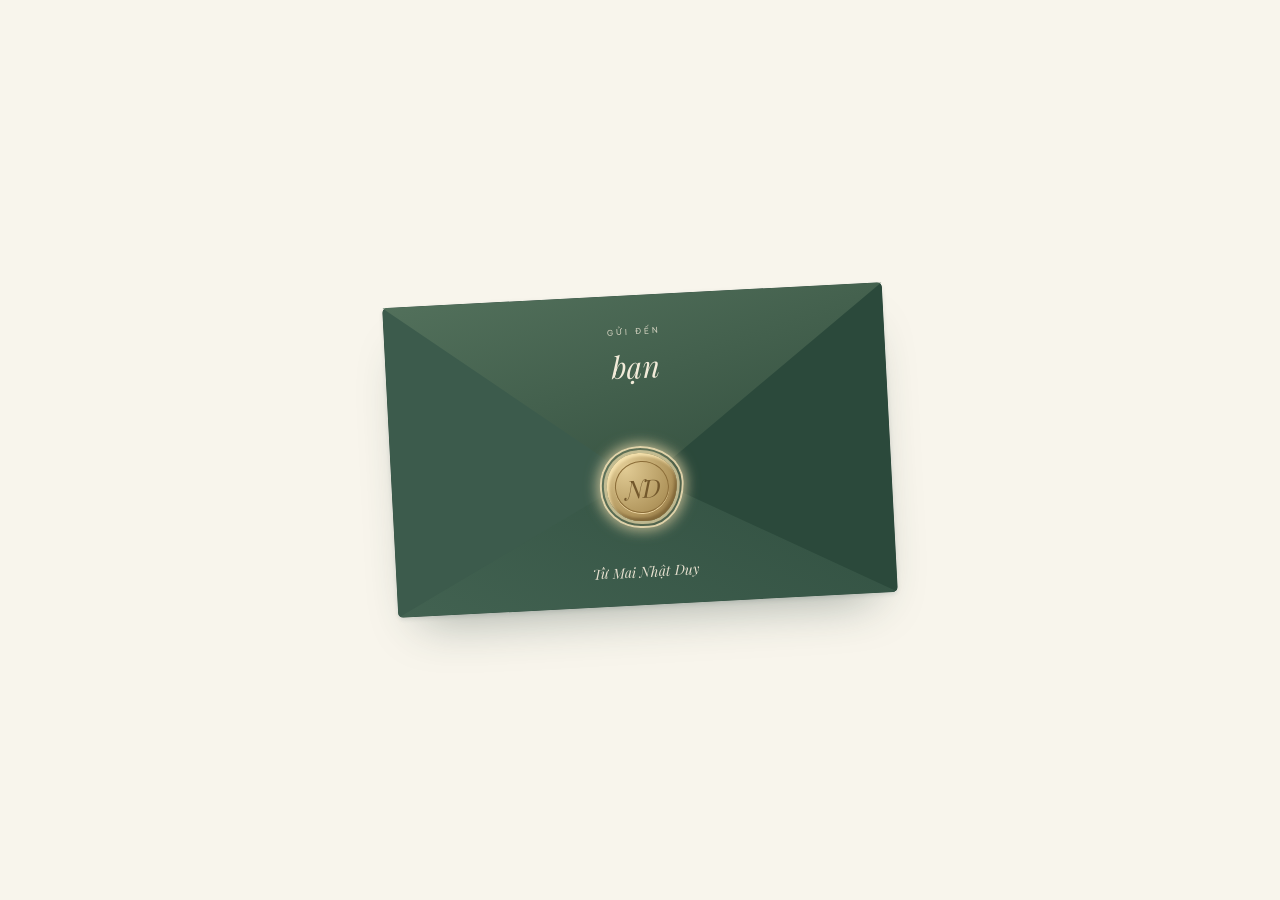
==== commit 36c80ec7: "Refactor invitation HTML structure and enhance styles for better responsiveness and interactivity - " ====
--- a/index.html
+++ b/index.html
@@ -1,12 +1,14 @@
 <!doctype html>
 <html lang="vi">
+
 <head>
   <meta charset="utf-8">
   <meta name="viewport" content="width=device-width, initial-scale=1">
   <meta name="theme-color" content="#f8f5ec">
   <script>document.documentElement.classList.add("invitation-js");</script>
   <link rel="preload" as="image" href="assets/os-x-mountain-lion-3840x2160-24072.jpg">
-  <meta name="description" content="Một lời mời chân thành đến lễ tốt nghiệp của Mai Nhật Duy — Đại học Tôn Đức Thắng, 17.10.2026.">
+  <meta name="description"
+    content="Một lời mời chân thành đến lễ tốt nghiệp của Mai Nhật Duy — Đại học Tôn Đức Thắng, 17.10.2026.">
   <title>Lời mời tốt nghiệp · Mai Nhật Duy</title>
   <link rel="icon" href="assets/favicon.svg" type="image/svg+xml">
   <link rel="stylesheet" href="styles.css?v=sky-letter-1">
@@ -16,6 +18,7 @@
   <script src="photo-core.js" defer></script>
   <script src="photo-submit.js?v=20261010-private-guests" defer></script>
 </head>
+
 <body class="invitation-page" data-state="closed">
   <div class="sky-background" aria-hidden="true"></div>
   <section class="letter-gate" id="letter-gate" aria-label="Phong thư mời tốt nghiệp">
@@ -25,90 +28,164 @@
         <div class="envelope-pocket" aria-hidden="true"></div>
         <div class="envelope-flap" aria-hidden="true"></div>
         <div class="envelope-address"><span>GỬI ĐẾN</span><strong data-guest>bạn</strong></div>
-        <div class="envelope-seal" aria-hidden="true"><span data-initials>ND</span></div>
+        <button class="envelope-seal" id="letter-open" type="button" aria-expanded="false"
+          aria-controls="invitation-content" aria-label="Mở thiệp mời" title="Nhấn vào nút sáp để mở thư"><span
+            data-initials>ND</span></button>
         <div class="envelope-from">Từ <span data-graduate>Mai Nhật Duy</span></div>
       </div>
-      <button class="open-letter-button" id="letter-open" type="button" aria-expanded="false" aria-controls="invitation-content">Mở thư <span aria-hidden="true">↗</span></button>
     </div>
   </section>
   <div id="invitation-content">
-  <a class="skip-link" href="#invitation">Đến nội dung lời mời</a>
-  <main>
-    <section class="sky-hero" aria-labelledby="hero-title">
-      <header class="sky-header">
-        <a class="sky-brand" href="#invitation" aria-label="Đọc lời mời của Mai Nhật Duy">MAI NHẬT DUY</a>
-        <nav class="sky-nav" aria-label="Các phần của thiệp">
-          <a href="#invitation"><span>01</span> Lời mời</a>
-          <a href="#details"><span>02</span> Cuộc hẹn</a>
-          <a href="#arrival"><span>03</span> Đường đến</a>
-          <a href="#photo-ideas"><span>04</span> Kiểu chụp</a>
-        </nav>
-        <span class="sky-edition">CLASS OF <span id="hero-year">2026</span></span>
-      </header>
-      <div class="sky-hero-copy">
-        <p class="eyebrow">MỘT HÀNH TRÌNH · NGÀN KỶ NIỆM</p>
-        <h1 id="hero-title" tabindex="-1"><em>Một ngày</em><br>đáng nhớ<span class="hero-period">.</span></h1>
-        <p class="hero-dedication">Cùng <span data-graduate>Mai Nhật Duy</span><br>giữ lại một khoảnh khắc thanh xuân.</p>
-      </div>
-      <div class="sky-hero-bottom"><span id="hero-date">17.10.2026</span><a href="#invitation">MỘT LỜI MỜI DÀNH RIÊNG CHO BẠN <span aria-hidden="true">↓</span></a><span data-university>Đại học Tôn Đức Thắng</span></div>
-    </section>
-    <section class="personal-section" id="invitation" aria-labelledby="letter-title">
-      <div class="section-label"><span>01 / LỜI MỜI</span><span aria-hidden="true">✳</span></div>
-      <article class="glass-letter reveal">
-        <div class="letter-overline"><span>THƯ MỜI TỐT NGHIỆP</span><span aria-hidden="true">♡</span></div>
-        <div class="letter-heading"><h2 id="letter-title">Gửi <em data-guest>bạn</em>,</h2></div>
-        <div class="letter-body"><p class="letter-lead">Mình sắp tốt nghiệp rồi!</p><p id="personal-message">Mình mời bạn đến chung vui và chụp vài tấm ảnh kỷ niệm trong ngày tốt nghiệp.</p><p id="letter-closing">Nếu đến được, bạn nhắn mình biết nhé!</p><div class="signature"><span>Thân mến,</span><strong data-graduate>Mai Nhật Duy</strong></div></div>
-        <p class="letter-signoff" id="letter-signoff">Hẹn gặp bạn ở ngày vui ♡</p>
-      </article>
-      <a class="section-next" href="#details">CUỘC HẸN CỦA CHÚNG MÌNH <span aria-hidden="true">↓</span></a>
-    </section>
-    <section class="details-section" id="details" aria-labelledby="details-title">
-      <div class="section-top reveal"><div><p class="eyebrow">02 / CUỘC HẸN</p><h2 id="details-title">Hẹn nhau ngày ấy.</h2></div></div>
-      <div class="event-grid reveal">
-        <div class="date-card"><span class="eyebrow" id="event-month">THÁNG 10 · 2026</span><span class="event-day" id="event-day">17</span><span id="event-weekday">Thứ Bảy</span><span class="date-card-rule"></span><span id="event-time">10:30 sáng</span><span class="timezone">Giờ Việt Nam (GMT+7)</span></div>
-        <div class="venue-card"><span class="eyebrow">LỄ TỐT NGHIỆP</span><h3 data-university>Đại học Tôn Đức Thắng</h3><p id="event-venue"></p><p class="venue-address" id="event-address"></p><div class="event-actions"><a class="button primary" id="maps-link" target="_blank" rel="noopener noreferrer">Xem đường đi <span aria-hidden="true">↗</span></a></div></div>
-      </div>
-      <div class="venue-map reveal" id="venue-map" hidden>
-        <iframe id="maps-frame" title="Google Maps — vị trí Đại học Tôn Đức Thắng" width="1060" height="340" loading="lazy" allowfullscreen referrerpolicy="no-referrer-when-downgrade"></iframe>
-      </div>
-      <div class="countdown-row reveal"><div class="countdown" aria-label="Thời gian còn lại đến lễ tốt nghiệp"><div><strong id="days">00</strong><span>NGÀY</span></div><b>:</b><div><strong id="hours">00</strong><span>GIỜ</span></div><b>:</b><div><strong id="minutes">00</strong><span>PHÚT</span></div><b>:</b><div><strong id="seconds">00</strong><span>GIÂY</span></div></div></div>
-    </section>
-    <section class="arrival-section" id="arrival" aria-labelledby="arrival-title">
-      <div class="section-top reveal"><div><p class="eyebrow">03 / ĐƯỜNG ĐẾN</p><h2 id="arrival-title">Thông tin cần thiết</h2></div></div>
-      <div class="arrival-grid reveal">
-        <article class="arrival-card"><span class="arrival-number">01 / KHÁM PHÁ KHUÔN VIÊN</span><h3>Bản đồ trường</h3><p>Các khu vực đã được đánh dấu kèm tên trên bản đồ. Chạm vào ảnh để xem nét và dùng hai ngón tay phóng to trên điện thoại.</p>
-          <a class="campus-image-link" id="campus-preview-link" href="assets/tdtu-campus-map.jpg" target="_blank" rel="noopener noreferrer" aria-label="Mở ảnh bản đồ TDTU độ phân giải cao"><img id="campus-preview" src="assets/tdtu-campus-map-preview.webp" alt="Sơ đồ toàn bộ khuôn viên Đại học Tôn Đức Thắng" width="1500" height="888" loading="lazy" decoding="async"><span class="campus-image-caption">Chạm để xem ảnh lớn ↗</span></a>
-          <a class="arrival-source" id="campus-source" href="https://discovery.tdtu.edu.vn/" target="_blank" rel="noopener noreferrer">Nguồn: Trải nghiệm trực tuyến TDTU ↗</a>
+    <a class="skip-link" href="#invitation">Đến nội dung lời mời</a>
+    <main>
+      <section class="sky-hero" aria-labelledby="hero-title">
+        <header class="sky-header">
+          <a class="sky-brand" href="#invitation" aria-label="Đọc lời mời của Mai Nhật Duy">MAI NHẬT DUY</a>
+          <nav class="sky-nav" aria-label="Các phần của thiệp">
+            <a href="#invitation"><span>01</span> Lời mời</a>
+            <a href="#details"><span>02</span> Cuộc hẹn</a>
+            <a href="#arrival"><span>03</span> Đường đến</a>
+            <a href="#photo-ideas"><span>04</span> Kiểu chụp</a>
+          </nav>
+          <span class="sky-edition">CLASS OF <span id="hero-year">2026</span></span>
+        </header>
+        <div class="sky-hero-copy">
+          <p class="eyebrow">MỘT HÀNH TRÌNH · NGÀN KỶ NIỆM</p>
+          <h1 id="hero-title" tabindex="-1"><em>Hoàn thành nhiệm vụ</em><br>ĐẠI HỌC<span class="hero-period">.</span>
+          </h1>
+          <p class="hero-dedication"></p>
+        </div>
+        <div class="sky-hero-bottom"><span id="hero-date">17.10.2026</span><a href="#invitation">MỘT LỜI MỜI DÀNH RIÊNG
+            CHO BẠN <span aria-hidden="true">↓</span></a><span data-university>Đại học Tôn Đức Thắng</span></div>
+      </section>
+      <section class="personal-section" id="invitation" aria-labelledby="letter-title">
+        <div class="section-label"><span>01 / LỜI MỜI</span><span aria-hidden="true">✳</span></div>
+        <article class="glass-letter reveal">
+          <div class="letter-overline"><span>THƯ MỜI TỐT NGHIỆP</span><span aria-hidden="true">♡</span></div>
+          <div class="letter-heading">
+            <h2 id="letter-title">Gửi <em data-guest>bạn</em>,</h2>
+          </div>
+          <div class="letter-body">
+            <p class="letter-lead">Mình sắp tốt nghiệp rồi!</p>
+            <p id="personal-message">Mình mời bạn đến chung vui và chụp vài tấm ảnh kỷ niệm trong ngày tốt nghiệp.</p>
+            <p id="letter-closing">Nếu đến được, bạn nhắn mình biết nhé!</p>
+            <div class="signature"><span>Thân mến,</span><strong data-graduate>Mai Nhật Duy</strong></div>
+          </div>
+          <p class="letter-signoff" id="letter-signoff">Hẹn gặp bạn ở ngày vui ♡</p>
         </article>
-        <article class="arrival-card"><span class="arrival-number">02 / TRƯỚC KHI VÀO TRƯỜNG</span><h3>Gửi xe ở đâu?</h3><p>Xem video hướng dẫn chỗ gửi xe trước khi đến. Hẹn bạn ở trong khuôn viên trường!</p>
-          <div class="parking-video" id="parking-video">
-            <iframe id="parking-frame" src="https://www.facebook.com/plugins/video.php?href=https%3A%2F%2Fwww.facebook.com%2Fwatch%2F%3Fv%3D1314719846733240&amp;show_text=false&amp;width=420" title="Video Facebook hướng dẫn chỗ gửi xe" allow="autoplay; clipboard-write; encrypted-media; picture-in-picture; web-share; fullscreen" allowfullscreen loading="lazy" sandbox="allow-scripts allow-same-origin allow-popups allow-popups-to-escape-sandbox allow-presentation" referrerpolicy="strict-origin-when-cross-origin"></iframe>
+        <a class="section-next" href="#details">CUỘC HẸN CỦA CHÚNG MÌNH <span aria-hidden="true">↓</span></a>
+      </section>
+      <section class="details-section" id="details" aria-labelledby="details-title">
+        <div class="section-top reveal">
+          <div>
+            <h2 class="eyebrow" id="details-title">02 / THỜI GIAN &amp; ĐỊA ĐIỂM</h2>
           </div>
-          <a class="arrival-source" id="parking-source" href="https://www.facebook.com/watch/?v=1314719846733240" target="_blank" rel="noopener noreferrer">Không xem được video? Mở trên Facebook ↗</a>
-        </article>
-      </div>
-      <p class="arrival-intro reveal">Số điện thoại của Mai Duy: <a href="tel:0944043973"><strong>0944 043 973</strong></a></p>
-    </section>
-    <section class="memory-section reveal" id="memory" hidden><div class="portrait-frame"><img id="portrait" alt="Ảnh kỷ niệm của người tốt nghiệp" loading="lazy"></div><div><p class="eyebrow">MỘT THỜI ĐỂ NHỚ</p><h2>Những năm tháng<br><em>thật đẹp.</em></h2><p>Thanh xuân có những người bạn, những bài học, và cả những giấc mơ. Cảm ơn bạn đã cùng mình đi qua một phần hành trình này.</p></div></section>
-    <section class="photo-section" id="photo-ideas" aria-labelledby="photo-title">
-      <p class="eyebrow">04 / MỘT KIỂU CHỤP, MỘT KỶ NIỆM</p>
-      <h2 id="photo-title">Bạn muốn chụp kiểu nào <em>cùng mình?</em></h2>
-      <p id="photo-intro">Gửi một ảnh mẫu nhé. Đến buổi lễ, mình sẽ random từ ảnh mẫu và những ý tưởng các bạn gửi!</p>
-      <form id="photo-form" class="photo-form">
-        <label for="photo-file">Ảnh mẫu <span class="field-hint">JPEG, PNG hoặc WebP · tối đa 5 MB</span><input id="photo-file" name="file" type="file" accept="image/jpeg,image/png,image/webp" required></label>
-        <div id="photo-preview-wrap" hidden><img id="photo-preview" class="photo-preview" alt="Ảnh mẫu bạn sắp gửi"><button id="photo-change" class="text-button" type="button">Đổi ảnh</button></div>
-        <label for="photo-description">Mô tả kiểu chụp (tùy chọn)<textarea id="photo-description" name="description" maxlength="500" rows="3" placeholder="Ví dụ: Cùng tung mũ tốt nghiệp"></textarea></label>
-        <p class="field-hint">Ảnh và lời nhắn được lưu riêng để Duy xem và random khi chụp cùng bạn.</p>
-        <button id="photo-send" class="button primary" type="submit">Gửi kiểu chụp ↗</button>
-        <p id="photo-status" role="status" aria-live="polite"></p>
-      </form>
-    </section>
-    <section class="rsvp-section reveal" id="rsvp" aria-labelledby="rsvp-title"><span class="rsvp-star" aria-hidden="true">✦</span><h2 id="rsvp-title">Phải đến nhé</h2></section>
-  </main>
-  <footer><a class="brand" href="#"><span class="brand-mark" data-initials>ND</span><span data-graduate>Mai Nhật Duy</span></a><span>Khép lại một hành trình, giữ lại những yêu thương.</span><span>MADE WITH ♡ · 2026</span></footer>
-  <button class="music-toggle" id="music-toggle" aria-label="Bật nhạc nền" aria-pressed="false" hidden>♫</button>
+        </div>
+        <div class="countdown-row reveal">
+          <div class="countdown" aria-label="Thời gian còn lại đến lễ tốt nghiệp">
+            <div><strong id="days">00</strong><span>NGÀY</span></div><b>:</b>
+            <div><strong id="hours">00</strong><span>GIỜ</span></div><b>:</b>
+            <div><strong id="minutes">00</strong><span>PHÚT</span></div><b>:</b>
+            <div><strong id="seconds">00</strong><span>GIÂY</span></div>
+          </div>
+        </div>
+        <div class="event-grid reveal">
+          <div class="date-card"><span class="eyebrow" id="event-month">THÁNG 10 · 2026</span><span class="event-day"
+              id="event-day">17</span><span id="event-weekday">Thứ Bảy</span><span class="date-card-rule"></span><span
+              id="event-time">10:30 sáng</span><span class="timezone">Giờ Việt Nam (GMT+7)</span></div>
+          <div class="venue-card"><span class="eyebrow">LỄ TỐT NGHIỆP</span>
+            <h3 data-university>Đại học Tôn Đức Thắng</h3>
+            <p id="event-venue"></p>
+            <p class="venue-address" id="event-address"></p>
+            <div class="event-actions"><a class="button primary" id="maps-link" target="_blank"
+                rel="noopener noreferrer">Xem đường đi <span aria-hidden="true">↗</span></a></div>
+          </div>
+        </div>
+        <div class="venue-map reveal" id="venue-map" hidden>
+          <iframe id="maps-frame" title="Google Maps — vị trí Đại học Tôn Đức Thắng" width="1060" height="340"
+            loading="lazy" allowfullscreen referrerpolicy="no-referrer-when-downgrade"></iframe>
+        </div>
+      </section>
+      <section class="arrival-section" id="arrival" aria-labelledby="arrival-title">
+        <div class="section-top reveal">
+          <div>
+            <h2 class="eyebrow" id="arrival-title">03 / THÔNG TIN CẦN THIẾT</h2>
+          </div>
+        </div>
+        <div class="arrival-grid reveal">
+          <article class="arrival-card"><span class="arrival-number">01 / KHÁM PHÁ KHUÔN VIÊN</span>
+            <h3>Bản đồ trường</h3>
+            <p>Các khu vực đã được đánh dấu kèm tên trên bản đồ. Chạm vào ảnh để xem nét và dùng hai ngón tay phóng to
+              trên điện thoại.</p>
+            <a class="campus-image-link" id="campus-preview-link" href="assets/tdtu-campus-map.jpg" target="_blank"
+              rel="noopener noreferrer" aria-label="Mở ảnh bản đồ TDTU độ phân giải cao"><img id="campus-preview"
+                src="assets/tdtu-campus-map-preview.webp" alt="Sơ đồ toàn bộ khuôn viên Đại học Tôn Đức Thắng"
+                width="1500" height="888" loading="lazy" decoding="async"><span class="campus-image-caption">Chạm để xem
+                ảnh lớn ↗</span></a>
+            <a class="arrival-source" id="campus-source" href="https://discovery.tdtu.edu.vn/" target="_blank"
+              rel="noopener noreferrer">Nguồn: Trải nghiệm trực tuyến TDTU ↗</a>
+          </article>
+          <article class="arrival-card"><span class="arrival-number">02 / TRƯỚC KHI VÀO TRƯỜNG</span>
+            <h3>Gửi xe ở đâu?</h3>
+            <p>Xem video hướng dẫn chỗ gửi xe trước khi đến. Hẹn bạn ở trong khuôn viên trường!</p>
+            <div class="parking-video" id="parking-video">
+              <iframe id="parking-frame"
+                src="https://www.facebook.com/plugins/video.php?href=https%3A%2F%2Fwww.facebook.com%2Fwatch%2F%3Fv%3D1314719846733240&amp;show_text=false&amp;width=420"
+                title="Video Facebook hướng dẫn chỗ gửi xe"
+                allow="autoplay; clipboard-write; encrypted-media; picture-in-picture; web-share; fullscreen"
+                allowfullscreen loading="lazy"
+                sandbox="allow-scripts allow-same-origin allow-popups allow-popups-to-escape-sandbox allow-presentation"
+                referrerpolicy="strict-origin-when-cross-origin"></iframe>
+            </div>
+            <a class="arrival-source" id="parking-source" href="https://www.facebook.com/watch/?v=1314719846733240"
+              target="_blank" rel="noopener noreferrer">Không xem được video? Mở trên Facebook ↗</a>
+          </article>
+        </div>
+        <p class="arrival-intro reveal">Số điện thoại của Mai Duy: <a href="tel:0944043973"><strong>0944 043
+              973</strong></a></p>
+      </section>
+      <section class="memory-section reveal" id="memory" hidden>
+        <div class="portrait-frame"><img id="portrait" alt="Ảnh kỷ niệm của người tốt nghiệp" loading="lazy"></div>
+        <div>
+          <p class="eyebrow">MỘT THỜI ĐỂ NHỚ</p>
+          <h2>Những năm tháng<br><em>thật đẹp.</em></h2>
+          <p>Thanh xuân có những người bạn, những bài học, và cả những giấc mơ. Cảm ơn bạn đã cùng mình đi qua một phần
+            hành trình này.</p>
+        </div>
+      </section>
+      <section class="photo-section" id="photo-ideas" aria-labelledby="photo-title">
+        <p class="eyebrow">04 / MỘT KIỂU CHỤP, MỘT KỶ NIỆM</p>
+        <h2 id="photo-title">Bạn muốn chụp kiểu nào <em>cùng mình?</em></h2>
+        <p id="photo-intro">Gửi một ảnh mẫu nhé. Đến buổi lễ, mình sẽ random từ ảnh mẫu và những ý tưởng các bạn gửi!
+        </p>
+        <form id="photo-form" class="photo-form">
+          <label for="photo-file">Ảnh mẫu <span class="field-hint">JPEG, PNG hoặc WebP · tối đa 5 MB</span><input
+              id="photo-file" name="file" type="file" accept="image/jpeg,image/png,image/webp" required></label>
+          <div id="photo-preview-wrap" hidden><img id="photo-preview" class="photo-preview"
+              alt="Ảnh mẫu bạn sắp gửi"><button id="photo-change" class="text-button" type="button">Đổi ảnh</button>
+          </div>
+          <label for="photo-description">Mô tả kiểu chụp (tùy chọn)<textarea id="photo-description" name="description"
+              maxlength="500" rows="3" placeholder="Ví dụ: Cùng tung mũ tốt nghiệp"></textarea></label>
+          <p class="field-hint">Ảnh và lời nhắn được lưu riêng để Duy xem và random khi chụp cùng bạn.</p>
+          <button id="photo-send" class="button primary" type="submit">Gửi kiểu chụp ↗</button>
+          <p id="photo-status" role="status" aria-live="polite"></p>
+        </form>
+      </section>
+      <section class="rsvp-section reveal" id="rsvp" aria-labelledby="rsvp-title"><span class="rsvp-star"
+          aria-hidden="true">✦</span>
+        <h2 id="rsvp-title">Phải đến nhé</h2>
+      </section>
+    </main>
+    <footer><a class="brand" href="#"><span class="brand-mark" data-initials>ND</span><span data-graduate>Mai Nhật
+          Duy</span></a><span>Khép lại một hành trình, giữ lại những yêu thương.</span><span>MADE WITH ♡ · 2026</span>
+    </footer>
+    <button class="music-toggle" id="music-toggle" aria-label="Bật nhạc nền" aria-pressed="false" hidden>♫</button>
   </div>
   <div class="toast" id="toast" role="status"></div>
-  <noscript><p class="noscript-note">Bật JavaScript để xem lời mời cá nhân hóa và đồng hồ đếm ngược. Buổi lễ: 10:30 ngày 17/10/2026, Đại học Tôn Đức Thắng.</p></noscript>
+  <noscript>
+    <p class="noscript-note">Bật JavaScript để xem lời mời cá nhân hóa và đồng hồ đếm ngược. Buổi lễ: 10:30 ngày
+      17/10/2026, Đại học Tôn Đức Thắng.</p>
+  </noscript>
 </body>
-</html>
+
+</html>
--- a/styles.css
+++ b/styles.css
@@ -5,9 +5,9 @@
 @media(max-width:760px){.site-header{padding:18px 22px}.brand{font-size:8px;gap:10px}.brand-mark{width:34px;height:34px;font-size:16px}nav{gap:18px;font-size:10px}nav a:first-child{display:none}.hero{padding:50px 24px 65px;display:flex;flex-direction:column;gap:25px;min-height:auto;align-items:stretch}.hero-copy{text-align:center}.hero .eyebrow{font-size:8px;letter-spacing:1.7px;margin-bottom:21px}h1{font-size:clamp(36px,7.3vw,52px);letter-spacing:-1.7px}.hero-description{font-size:11px}.guest-line{font-size:11px}.hero-date{justify-content:center;margin-top:26px;gap:10px;font-size:8px}.hero-art{transform:none;width:100%;max-width:390px;align-self:center;height:410px;margin-top:5px}.orbit{width:300px;height:300px}.letter-paper{width:245px;height:310px;top:5px}.paper-border{padding-top:15px}.paper-title{font-size:31px}.cap{margin-top:20px}.envelope{width:300px;height:190px;bottom:40px}.seal{top:54px;width:57px;height:57px;left:calc(50% - 28px)}.envelope-caption{bottom:20px;font-size:13px}.star-one{left:4px;top:75px;font-size:38px}.star-two{right:4px;bottom:75px;font-size:27px}.scroll-note{left:0;right:0;bottom:18px;justify-content:center;font-size:7px}.invitation-section{margin:0 24px;padding:50px 0 57px;display:block}.letter-heading .eyebrow{font-size:8px}.large-star{display:none}.letter-heading h2{font-size:35px;margin-bottom:20px}.letter-body{padding:0;font-size:12px}.letter-lead{font-size:24px}.signature strong{font-size:26px}.details-section{padding:48px 24px}.section-top{margin-bottom:25px}.section-top .eyebrow{font-size:8px;letter-spacing:1.3px;margin-bottom:17px}.section-top h2{font-size:32px}.section-note{display:none}.event-grid{grid-template-columns:1fr}.date-card{padding:24px;border-right:0;border-bottom:1px solid var(--line)}.event-day{font-size:75px;line-height:1.2}.date-card-rule{margin:12px}.venue-card{padding:28px 23px}.venue-card h3{font-size:27px}.event-actions{gap:20px}.event-actions .button{font-size:10px;padding:11px 18px;gap:18px}.event-actions .text-button{font-size:10px}.countdown-row{flex-direction:column;text-align:center;gap:20px;margin-top:30px}.countdown-row>p{font-size:16px}.countdown-row>p br{display:none}.countdown{gap:14px;width:100%;justify-content:center}.countdown>div{min-width:45px}.countdown strong{font-size:35px}.countdown span{font-size:7px}.countdown b{font-size:19px}.rsvp-section{padding:48px 24px 55px}.rsvp-section h2{font-size:38px}.share-section{margin:0;padding:35px 24px;grid-template-columns:1fr;gap:22px}.share-section h3{font-size:22px}.share-section input{font-size:10px}.share-section .button{padding:12px 15px;gap:15px}.memory-section{grid-template-columns:1fr;padding:45px 35px;gap:35px}footer{padding:25px 24px;flex-wrap:wrap}footer>.brand{width:100%}footer>span{font-size:8px}footer>span:last-child{font-size:7px}.toast{width:max-content;max-width:90vw;text-align:center}.desktop-break{display:none}}
 @media(prefers-reduced-motion:reduce){html{scroll-behavior:auto}*,*::before,*::after{animation:none!important;transition:none!important}.js .reveal{opacity:1;transform:none}}
 @media(max-width:360px){.hero-art{height:370px}.orbit{width:255px;height:255px}.orbit::after{inset:-8px}.envelope{width:260px;height:175px}.letter-paper{width:220px;height:290px}.paper-title{font-size:28px}.paper-name{font-size:17px}.art-caption{font-size:12px}.seal{top:47px}.star-one{font-size:27px}.star-two{font-size:22px}.hero-date{font-size:7px;gap:7px}.site-header .brand{font-size:7px;letter-spacing:1px}.countdown{gap:9px}.countdown>div{min-width:42px}}
-.arrival-section{max-width:1060px;margin:auto;padding:72px 0}.arrival-intro{font-size:12px;color:var(--muted);margin:18px 0 0;max-width:470px}.arrival-grid{display:grid;grid-template-columns:1fr 1fr;gap:24px}.arrival-card{border:1px solid var(--line);padding:30px;background:var(--paper)}.arrival-number{font-size:9px;letter-spacing:1.7px;color:var(--muted)}.arrival-card h3{font-size:29px;margin:20px 0 12px}.arrival-card>p{font-size:12px;color:var(--muted);min-height:44px;margin-bottom:24px}.arrival-card .button{gap:22px}.arrival-source{display:block;font-size:9px;color:var(--muted);margin-top:17px;text-decoration:underline;text-underline-offset:3px}.parking-video{width:100%;max-width:420px;margin:24px auto 0;background:#efeee3}.parking-video iframe{display:block;width:100%;aspect-ratio:9/16;border:0}
+.arrival-section{max-width:1060px;margin:auto;padding:72px 0}.arrival-intro{font-size:clamp(16px,2.2vw,20px);color:var(--muted);margin:24px auto 0;max-width:none;text-align:center}.arrival-grid{display:grid;grid-template-columns:1fr 1fr;gap:24px}.arrival-card{border:1px solid var(--line);padding:30px;background:var(--paper)}.arrival-number{font-size:9px;letter-spacing:1.7px;color:var(--muted)}.arrival-card h3{font-size:29px;margin:20px 0 12px}.arrival-card>p{font-size:12px;color:var(--muted);min-height:44px;margin-bottom:24px}.arrival-card .button{gap:22px}.arrival-source{display:block;font-size:9px;color:var(--muted);margin-top:17px;text-decoration:underline;text-underline-offset:3px}.parking-video{width:100%;max-width:420px;margin:24px auto 0;background:#efeee3}.parking-video iframe{display:block;width:100%;aspect-ratio:9/16;border:0}
 @media(max-width:1100px){.arrival-section{padding:60px}}
-@media(max-width:760px){.arrival-section{padding:45px 24px}.arrival-grid{grid-template-columns:1fr;gap:20px}.arrival-card{padding:24px}.arrival-card>p{min-height:0}.arrival-intro{font-size:11px}.arrival-source{font-size:9px}}
+@media(max-width:760px){.arrival-section{padding:45px 24px}.arrival-grid{grid-template-columns:1fr;gap:20px}.arrival-card{padding:24px}.arrival-card>p{min-height:0}.arrival-intro{font-size:16px}.arrival-source{font-size:9px}}
 
 .campus-image-link{display:block;position:relative;margin-top:24px;background:#676b6d;overflow:hidden}.campus-image-link img{display:block;width:100%;height:auto;aspect-ratio:1500/888;object-fit:contain}.campus-image-caption{position:absolute;right:10px;bottom:10px;background:var(--paper);padding:5px 10px;color:var(--green);font-size:9px}.campus-image-link:hover .campus-image-caption{background:var(--green);color:var(--paper)}
 
@@ -47,6 +47,34 @@
   position: relative; width: 100%; height: 310px; border-radius: 5px;
   background: #274537; box-shadow: 0 28px 50px -24px #233b3466, 0 2px 4px #233b3420;
   transform: rotate(-3deg); transition: transform .65s ease;
+  cursor: pointer;
+  animation: envelope-wiggle 4s ease-in-out infinite;
+}
+.sealed-envelope:hover {
+  animation-play-state: paused;
+}
+@keyframes envelope-wiggle {
+  0%, 65%, 100% {
+    transform: rotate(-3deg);
+  }
+  69% {
+    transform: rotate(-5.5deg) translateY(-3px);
+  }
+  73% {
+    transform: rotate(-0.5deg) translateY(2px);
+  }
+  77% {
+    transform: rotate(-4.5deg) translateY(-2px);
+  }
+  81% {
+    transform: rotate(-1.5deg) translateY(1px);
+  }
+  85% {
+    transform: rotate(-3.5deg) translateY(0);
+  }
+  89% {
+    transform: rotate(-3deg) translateY(0);
+  }
 }
 .envelope-lining { position: absolute; inset: 6px; background: #1e392d; border: 1px solid #bfa67940; }
 .envelope-pocket { position: absolute; inset: 0; border-radius: inherit; overflow: hidden; background: linear-gradient(30deg, #426251, #294739); clip-path: polygon(0 0, 50% 54%, 100% 0, 100% 100%, 0 100%); z-index: 2; }
@@ -61,20 +89,95 @@
 .envelope-address { position: absolute; z-index: 4; top: 29px; left: 8%; width: 84%; color: #f2ebd9; transition: opacity .25s; }
 .envelope-address > span { display: block; font-size: 8px; letter-spacing: 3px; opacity: .8; }
 .envelope-address strong { display: block; font: italic 30px/1.3 var(--serif); margin-top: 9px; overflow-wrap: anywhere; }
-.envelope-seal { position: absolute; top: 51%; left: calc(50% - 35px); z-index: 5; width: 70px; height: 68px; display: grid; place-items: center; border-radius: 46% 53% 44% 49% / 48% 45% 55% 48%; background: radial-gradient(ellipse at 28% 22%, #e1cb94, #b2975e 62%, #8d7040); box-shadow: inset 2px 3px 3px #f4e1ad, inset -2px -3px 3px #826839, 2px 5px 9px #0b211b66; color: #73582c; transition: transform .35s ease, opacity .25s ease; }
-.envelope-seal::before { content: ''; position: absolute; inset: 8px; border: 1px solid #8b6d38; border-radius: 50%; box-shadow: 0 1px 0 #ecd5a2; }
-.envelope-seal span { font: italic 25px var(--serif); letter-spacing: -2px; }
+button.envelope-seal, .envelope-seal {
+  position: absolute; top: 51%; left: calc(50% - 35px); z-index: 5;
+  width: 70px; height: 68px; display: grid; place-items: center;
+  border: 0; padding: 0; margin: 0; cursor: pointer;
+  border-radius: 46% 53% 44% 49% / 48% 45% 55% 48%;
+  background: radial-gradient(ellipse at 28% 22%, #e1cb94, #b2975e 62%, #8d7040);
+  box-shadow:
+    0 0 0 3px rgba(245, 226, 175, 0.65),
+    0 0 16px 4px rgba(235, 210, 150, 0.45),
+    inset 2px 3px 3px #f4e1ad,
+    inset -2px -3px 3px #826839,
+    2px 5px 9px #0b211b66;
+  color: #73582c;
+  transition: transform .3s cubic-bezier(.2, .8, .3, 1), opacity .25s ease, box-shadow .3s ease;
+  animation: seal-pulse-glow 2.4s ease-in-out infinite alternate;
+  outline: none;
+  -webkit-tap-highlight-color: transparent;
+}
+.envelope-seal::before {
+  content: ''; position: absolute; inset: 8px; border: 1px solid #8b6d38;
+  border-radius: 50%; box-shadow: 0 1px 0 #ecd5a2; pointer-events: none;
+}
+.envelope-seal::after {
+  content: ''; position: absolute; inset: -7px; border-radius: inherit;
+  border: 2px solid rgba(248, 230, 185, 0.85);
+  box-shadow: 0 0 14px 2px rgba(248, 230, 185, 0.6);
+  pointer-events: none;
+  animation: seal-pulse-ring 2.4s cubic-bezier(.22, 1, .36, 1) infinite;
+}
+.envelope-seal span {
+  font: italic 25px var(--serif); letter-spacing: -2px; pointer-events: none;
+}
+.envelope-seal:hover {
+  transform: scale(1.08);
+  box-shadow:
+    0 0 0 6px rgba(255, 245, 210, 0.95),
+    0 0 28px 8px rgba(250, 230, 175, 0.8),
+    inset 2px 3px 3px #f4e1ad,
+    inset -2px -3px 3px #826839,
+    2px 7px 14px #0b211b88;
+}
+.envelope-seal:active {
+  transform: scale(0.96);
+}
+.envelope-seal:focus-visible {
+  outline: 3px solid #f8e8b0;
+  outline-offset: 6px;
+}
+@keyframes seal-pulse-glow {
+  0% {
+    box-shadow:
+      0 0 0 2.5px rgba(245, 226, 175, 0.45),
+      0 0 10px 2px rgba(230, 205, 145, 0.35),
+      inset 2px 3px 3px #f4e1ad,
+      inset -2px -3px 3px #826839,
+      2px 5px 9px #0b211b66;
+  }
+  100% {
+    box-shadow:
+      0 0 0 5px rgba(255, 240, 195, 0.9),
+      0 0 24px 7px rgba(245, 222, 160, 0.65),
+      inset 2px 3px 3px #f4e1ad,
+      inset -2px -3px 3px #826839,
+      2px 6px 12px #0b211b77;
+  }
+}
+@keyframes seal-pulse-ring {
+  0% {
+    transform: scale(0.92);
+    opacity: 0.95;
+  }
+  65% {
+    transform: scale(1.24);
+    opacity: 0;
+  }
+  100% {
+    transform: scale(1.28);
+    opacity: 0;
+  }
+}
 .envelope-from { position: absolute; z-index: 4; bottom: 24px; width: 100%; color: #e5dfce; font: italic 14px var(--serif); }
-.open-letter-button { display: inline-flex; align-items: center; justify-content: center; gap: 32px; margin-top: 44px; min-height: 48px; padding: 8px 25px; color: #385243; background: transparent; border: 1px solid #89978480; border-radius: 100px; font-size: 12px; transition: background .2s, opacity .3s; }
-.open-letter-button span { font-size: 20px; }
-.invitation-page .open-letter-button:focus-visible { outline-color: #385243; }
-.open-letter-button:hover { background: #e8ebdf; }
+.open-letter-button { display: none; }
 .invitation-page[data-state="opening"] .letter-gate::before { opacity: 0; }
 .invitation-page[data-state="opening"] .envelope-stage { opacity: 0; transform: translateY(-22px) scale(1.05); }
-.invitation-page[data-state="opening"] .sealed-envelope { transform: rotate(0); }
+.invitation-page[data-state="opening"] .sealed-envelope { animation: none !important; transform: rotate(0); }
 .invitation-page[data-state="opening"] .envelope-flap { transform: rotateX(180deg); }
-.invitation-page[data-state="opening"] .envelope-seal { opacity: 0; transform: translateY(20px) rotate(15deg) scale(.7); }
-.invitation-page[data-state="opening"] :is(.envelope-address, .open-letter-button) { opacity: 0; }
+.invitation-page[data-state="opening"] .envelope-seal { opacity: 0; transform: translateY(20px) rotate(15deg) scale(.7); animation: none !important; }
+.invitation-page[data-state="opening"] .envelope-seal::after { display: none; }
+.invitation-page[data-state="opening"] :is(.envelope-address, .envelope-from) { opacity: 0; }
 .sky-hero { min-height: 100svh; display: flex; flex-direction: column; padding: 34px clamp(24px, 5vw, 80px) 32px; }
 .sky-header { display: flex; align-items: center; justify-content: space-between; gap: 24px; }
 .sky-brand, .sky-edition { border: 1px solid #ffffff70; border-radius: 100px; padding: 4px 13px; font-size: 9px; letter-spacing: 1px; white-space: nowrap; }
@@ -119,6 +222,8 @@
 .section-next span { font-size: 20px; }
 .invitation-page .section-top { margin-bottom: 30px; }
 .invitation-page .section-top .eyebrow { margin-bottom: 16px; }
+.invitation-page .section-top .eyebrow:last-child { margin-bottom: 0; }
+.eyebrow { font-family: var(--sans); }
 .invitation-page .event-grid { overflow: hidden; grid-template-columns: 260px 1fr; }
 .invitation-page .date-card { border-color: var(--glass-line); padding: 34px 24px; }
 .invitation-page .date-card-rule { background: #d2deec80; }
@@ -129,7 +234,7 @@
 .invitation-page .primary { background: #edf3f8; color: #1a3952; border-color: #ffffff90; }
 .invitation-page .primary:hover { background: #fff; }
 .invitation-page .venue-map { overflow: hidden; margin-top: 24px; }
-.invitation-page .countdown-row { margin-top: 40px; }
+.invitation-page .countdown-row { margin: 0 auto 36px; }
 .invitation-page .countdown { gap: 32px; }
 .invitation-page .countdown strong { font: 400 46px/1.4 'DM Sans', var(--sans); letter-spacing: -2px; font-variant-numeric: tabular-nums; }
 .invitation-page .countdown :is(span, b) { color: var(--sky-muted); }
@@ -140,7 +245,10 @@
 .invitation-page .campus-image-link { border-radius: 12px; }
 .invitation-page .campus-image-caption { background: #16334fe6; color: white; border: 1px solid #ffffff40; border-radius: 100px; }
 .invitation-page .parking-video { border-radius: 12px; overflow: hidden; background: #132f46; }
-.invitation-page .arrival-intro { margin: 24px 0 0; max-width: none; text-align: center; }
+.invitation-page .arrival-intro { margin: 32px auto 0; max-width: none; text-align: center; font-size: clamp(16px, 2.2vw, 20px); color: var(--sky-muted); }
+.invitation-page .arrival-intro a { color: #fff; font-weight: 700; text-decoration: none; border-bottom: 2px solid #ffffff60; padding-bottom: 2px; transition: border-color .2s, color .2s; }
+.invitation-page .arrival-intro a:hover { color: #fff; border-bottom-color: #fff; }
+.invitation-page .arrival-intro strong { font-size: 1.15em; letter-spacing: 0.8px; }
 .invitation-page .portrait-frame { transform: none; }
 .invitation-page .portrait-frame img { border-radius: 14px; }
 .invitation-page .memory-section p { color: var(--sky-muted); }
@@ -204,7 +312,6 @@
   .envelope-seal { width: 60px; height: 58px; left: calc(50% - 30px); top: 53%; }
   .envelope-seal span { font-size: 22px; }
   .envelope-from { font-size: 12px; bottom: 20px; }
-  .open-letter-button { margin-top: 36px; }
 }
 @media (max-height: 520px) and (min-width: 600px) {
   .envelope-stage { width: 340px; }
@@ -214,7 +321,6 @@
   .envelope-seal { width: 50px; height: 48px; left: calc(50% - 25px); }
   .envelope-seal span { font-size: 18px; }
   .envelope-from { bottom: 16px; font-size: 12px; }
-  .open-letter-button { margin-top: 25px; }
 }
 @media (prefers-reduced-motion: reduce) {
   .invitation-page *, .invitation-page *::before, .invitation-page *::after { animation: none !important; transition: none !important; }
